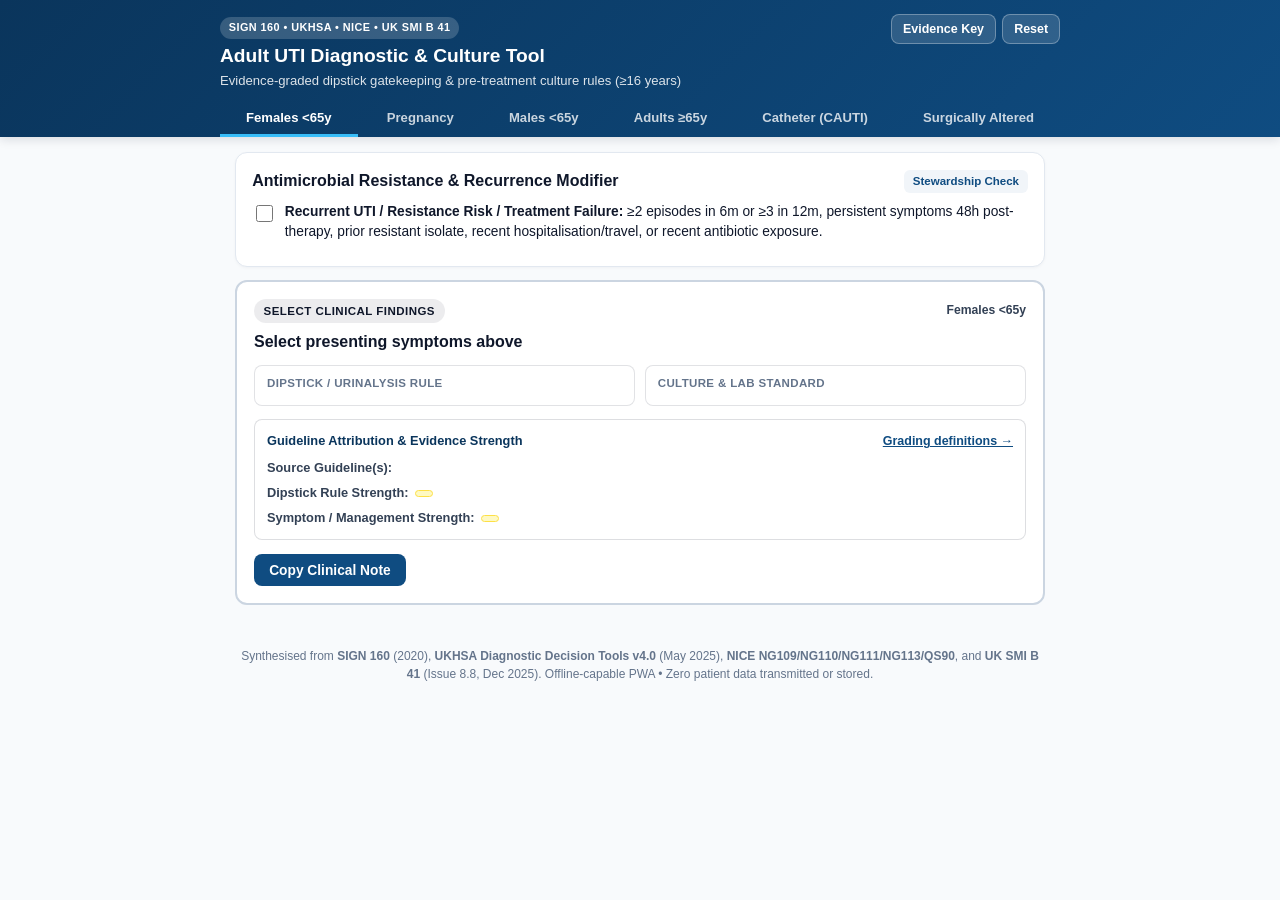
==== index.html @ 33055323 "Add files via upload" ====
<!DOCTYPE html>
<html lang="en-GB">
<head>
  <meta charset="UTF-8" />
  <meta name="viewport" content="width=device-width, initial-scale=1.0, maximum-scale=1.0, user-scalable=no" />
  <meta name="theme-color" content="#0f4c81" />
  <meta name="apple-mobile-web-app-capable" content="yes" />
  <meta name="apple-mobile-web-app-status-bar-style" content="black-translucent" />
  <meta name="apple-mobile-web-app-title" content="Adult UTI Tool" />
  <meta name="description" content="Evidence-graded Adult UTI Diagnosis, Dipstick Rules & Pre-Treatment Culture Decision Support Tool mapped across SIGN 160, UKHSA DDTs, NICE NG109/110/111/113/QS90 & UK SMI B 41." />
  <title>Adult UTI Decision Support (SIGN 160 / UKHSA / UK SMI B 41)</title>
  <link rel="manifest" href="./manifest.json" />
  <link rel="icon" type="image/svg+xml" href="./icons/icon.svg" />
  <link rel="apple-touch-icon" href="./icons/icon.svg" />
  <link rel="stylesheet" href="./styles.css" />
</head>
<body>
  <header class="app-header">
    <div class="header-inner">
      <div class="title-row">
        <div>
          <span class="badge-pill">SIGN 160 • UKHSA • NICE • UK SMI B 41</span>
          <h1>Adult UTI Diagnostic &amp; Culture Tool</h1>
          <p class="subtitle">Evidence-graded dipstick gatekeeping &amp; pre-treatment culture rules (&ge;16 years)</p>
        </div>
        <div class="header-actions">
          <button type="button" id="gradeKeyBtn" class="btn-ghost" aria-label="View evidence grading key">Evidence Key</button>
          <button type="button" id="resetBtn" class="btn-ghost" aria-label="Reset inputs">Reset</button>
        </div>
      </div>

      <nav class="cohort-bar" role="tablist" aria-label="Adult patient cohorts">
        <button type="button" class="cohort-btn active" data-cohort="fem_u65" role="tab" aria-selected="true">Females &lt;65y</button>
        <button type="button" class="cohort-btn" data-cohort="preg" role="tab" aria-selected="false">Pregnancy</button>
        <button type="button" class="cohort-btn" data-cohort="male_u65" role="tab" aria-selected="false">Males &lt;65y</button>
        <button type="button" class="cohort-btn" data-cohort="older_65" role="tab" aria-selected="false">Adults &ge;65y</button>
        <button type="button" class="cohort-btn" data-cohort="cauti" role="tab" aria-selected="false">Catheter (CAUTI)</button>
        <button type="button" class="cohort-btn" data-cohort="surgical" role="tab" aria-selected="false">Surgically Altered</button>
      </nav>
    </div>
  </header>

  <main class="container">
    <!-- Dynamic Cohort Form Container -->
    <div id="cohortContainer"></div>

    <!-- Universal Resistance / Recurrence Modifier -->
    <div class="card modifier-card">
      <div class="card-header-row">
        <h2>Antimicrobial Resistance &amp; Recurrence Modifier</h2>
        <span class="rec-tag">Stewardship Check</span>
      </div>
      <label class="checkbox-row">
        <input type="checkbox" id="resistanceRiskCheck" />
        <span><strong>Recurrent UTI / Resistance Risk / Treatment Failure:</strong> &ge;2 episodes in 6m or &ge;3 in 12m, persistent symptoms 48h post-therapy, prior resistant isolate, recent hospitalisation/travel, or recent antibiotic exposure.</span>
      </label>
    </div>

    <!-- Dynamic Clinical Verdict Card -->
    <div id="verdictCard" class="verdict-card verdict-neutral" aria-live="polite">
      <div class="verdict-top">
        <span id="verdictSeverity" class="verdict-pill">SELECT CLINICAL FINDINGS</span>
        <span id="verdictCohortBadge" class="verdict-cite">Females &lt;65y</span>
      </div>
      <h2 id="verdictTitle">Select presenting symptoms above</h2>
      <p id="verdictSummary" class="verdict-summary"></p>

      <div class="rule-boxes">
        <div class="rule-box">
          <div class="rule-box-label">Dipstick / Urinalysis Rule</div>
          <div id="verdictDipstick" class="rule-box-val"></div>
        </div>
        <div class="rule-box">
          <div class="rule-box-label">Culture &amp; Lab Standard</div>
          <div id="verdictCulture" class="rule-box-val"></div>
        </div>
      </div>

      <ul id="verdictActions" class="action-list"></ul>

      <!-- Evidence Grading & Guideline Attribution Panel -->
      <div class="evidence-panel">
        <div class="evidence-header">
          <strong>Guideline Attribution &amp; Evidence Strength</strong>
          <button type="button" id="inlineKeyLink" class="link-btn">Grading definitions &rarr;</button>
        </div>
        <div class="evidence-grid">
          <div class="ev-item">
            <span class="ev-label">Source Guideline(s):</span>
            <span id="evSources" class="ev-val"></span>
          </div>
          <div class="ev-item">
            <span class="ev-label">Dipstick Rule Strength:</span>
            <span id="evDipGrade" class="ev-badge"></span>
          </div>
          <div class="ev-item">
            <span class="ev-label">Symptom / Management Strength:</span>
            <span id="evClinGrade" class="ev-badge"></span>
          </div>
        </div>
      </div>

      <div id="verdictNotePreview" class="note-preview hidden"></div>
      <div class="verdict-footer">
        <button type="button" id="copyNoteBtn" class="btn-primary">Copy Clinical Note</button>
        <span id="copyFeedback" class="copy-feedback" role="status"></span>
      </div>
    </div>
  </main>

  <!-- Evidence Grading Key Modal -->
  <div id="gradeModal" class="modal-backdrop hidden" role="dialog" aria-modal="true" aria-labelledby="modalTitle">
    <div class="modal-sheet">
      <div class="modal-header">
        <h2 id="modalTitle">Evidence Grading Frameworks</h2>
        <button type="button" id="closeModalBtn" class="btn-ghost-dark" aria-label="Close modal">Close</button>
      </div>
      <div class="modal-body">
        <h3>1. SIGN 160 Evidence Levels &amp; Recommendation Strengths</h3>
        <ul class="key-list">
          <li><strong>Level 1++ / 1+ [Strong Recommendation R]:</strong> High-quality meta-analyses, systematic reviews of RCTs, or RCTs with very low/low risk of bias ('should' be performed).</li>
          <li><strong>Level 2++ / 2+ [Strong / Conditional R]:</strong> High-quality systematic reviews or cohort/case-control studies supporting diagnostic likelihood ratios.</li>
          <li><strong>Level 3 / 4 &amp; Good Practice Point [&check;]:</strong> Non-analytic studies, expert consensus, or recommended best practice.</li>
        </ul>

        <h3>2. UKHSA Primary Care Tools (Oxford OCEBM Grades)</h3>
        <ul class="key-list">
          <li><strong>Grade A (OCEBM Level 1a/1b):</strong> Consistent Level 1 evidence; high diagnostic accuracy (e.g. 'DO NOT DIPSTICK' mandates in &ge;65y &amp; CAUTI).</li>
          <li><strong>Grade B (OCEBM Level 2a/2b/3):</strong> Consistent cohort/case-control studies (e.g. dysuria, nocturia, cloudy urine, male LUTS, pyelonephritis).</li>
          <li><strong>Grade C / D / E:</strong> Case series (C), physiological first principles (D), or multidisciplinary expert consensus (E, e.g. hypothermia &le;36.0&deg;C in elderly).</li>
          <li><strong>Grade Nat / N:</strong> Covered under existing national guidance (NICE NG109 / NG110 / NG111 / NG113 / QS90).</li>
        </ul>

        <h3>3. UK SMI B 41 (Issue 8.8, Dec 2025)</h3>
        <ul class="key-list">
          <li><strong>National Accredited Laboratory Standard:</strong> Sets cohort-stratified colony thresholds (&ge;10<sup>2</sup> cfu/mL nephrostomy; &ge;10<sup>3</sup> cfu/mL males &amp; urostomy; &ge;10<sup>4</sup> cfu/mL symptomatic females; &ge;10<sup>5</sup> cfu/mL CAUTI &amp; pregnancy) and boric acid 10 mL fill-line rules.</li>
        </ul>
      </div>
    </div>
  </div>

  <footer class="app-footer">
    <p>Synthesised from <strong>SIGN 160</strong> (2020), <strong>UKHSA Diagnostic Decision Tools v4.0</strong> (May 2025), <strong>NICE NG109/NG110/NG111/NG113/QS90</strong>, and <strong>UK SMI B 41</strong> (Issue 8.8, Dec 2025). Offline-capable PWA &bull; Zero patient data transmitted or stored.</p>
  </footer>

  <script src="./app.js"></script>
</body>
</html>
---- styles.css ----
*, *::before, *::after {
  box-sizing: border-box;
}

:root {
  --navy: #0f4c81;
  --navy-dark: #0a355c;
  --slate-900: #0f172a;
  --slate-700: #334155;
  --slate-500: #64748b;
  --slate-200: #e2e8f0;
  --slate-100: #f1f5f9;
  --bg: #f8fafc;
  --white: #ffffff;
  --red-bg: #fef2f2;
  --red-border: #dc2626;
  --red-text: #991b1b;
  --amber-bg: #fffbeb;
  --amber-border: #d97706;
  --amber-text: #92400e;
  --green-bg: #f0fdf4;
  --green-border: #16a34a;
  --green-text: #166534;
  --blue-bg: #eff6ff;
  --blue-border: #2563eb;
  --blue-text: #1e40af;
}

body {
  margin: 0;
  font-family: -apple-system, BlinkMacSystemFont, "Segoe UI", Roboto, Helvetica, Arial, sans-serif;
  background: var(--bg);
  color: var(--slate-900);
  line-height: 1.45;
  -webkit-font-smoothing: antialiased;
}

.app-header {
  background: linear-gradient(135deg, var(--navy-dark), var(--navy));
  color: var(--white);
  padding: 0.9rem 1rem 0;
  position: sticky;
  top: 0;
  z-index: 20;
  box-shadow: 0 2px 10px rgba(15, 23, 42, 0.14);
}

.header-inner {
  max-width: 840px;
  margin: 0 auto;
}

.title-row {
  display: flex;
  justify-content: space-between;
  align-items: flex-start;
  gap: 0.75rem;
}

.header-actions {
  display: flex;
  gap: 0.4rem;
  flex-shrink: 0;
}

.badge-pill {
  display: inline-block;
  font-size: 0.68rem;
  font-weight: 700;
  letter-spacing: 0.04em;
  text-transform: uppercase;
  background: rgba(255, 255, 255, 0.18);
  padding: 0.2rem 0.55rem;
  border-radius: 999px;
  margin-bottom: 0.3rem;
}

h1 {
  margin: 0;
  font-size: 1.2rem;
  line-height: 1.25;
}

.subtitle {
  margin: 0.2rem 0 0.65rem;
  font-size: 0.82rem;
  color: rgba(255, 255, 255, 0.86);
}

.btn-ghost {
  background: rgba(255, 255, 255, 0.14);
  color: var(--white);
  border: 1px solid rgba(255, 255, 255, 0.3);
  border-radius: 8px;
  padding: 0.42rem 0.68rem;
  font-size: 0.78rem;
  font-weight: 600;
  cursor: pointer;
  white-space: nowrap;
}

.btn-ghost:active {
  background: rgba(255, 255, 255, 0.26);
}

.cohort-bar {
  display: flex;
  gap: 0.2rem;
  overflow-x: auto;
  scrollbar-width: none;
}

.cohort-bar::-webkit-scrollbar {
  display: none;
}

.cohort-btn {
  flex: 1 0 auto;
  background: transparent;
  border: none;
  border-bottom: 3px solid transparent;
  color: rgba(255, 255, 255, 0.78);
  font-size: 0.82rem;
  font-weight: 600;
  padding: 0.58rem 0.68rem;
  cursor: pointer;
  white-space: nowrap;
}

.cohort-btn.active {
  color: var(--white);
  border-bottom-color: #38bdf8;
}

.container {
  max-width: 840px;
  margin: 0 auto;
  padding: 0.95rem;
}

.card {
  background: var(--white);
  border: 1px solid var(--slate-200);
  border-radius: 12px;
  padding: 1rem;
  margin-bottom: 0.85rem;
  box-shadow: 0 1px 3px rgba(15, 23, 42, 0.04);
}

.card-header-row {
  display: flex;
  justify-content: space-between;
  align-items: center;
  gap: 0.5rem;
  margin-bottom: 0.6rem;
}

h2 {
  margin: 0;
  font-size: 1rem;
  color: var(--slate-900);
}

h3 {
  margin: 0.65rem 0 0.35rem;
  font-size: 0.9rem;
  color: var(--slate-700);
}

.rec-tag {
  font-size: 0.72rem;
  font-weight: 700;
  padding: 0.2rem 0.55rem;
  border-radius: 6px;
  background: var(--slate-100);
  color: var(--navy);
  white-space: nowrap;
}

.ban-banner {
  background: var(--red-bg);
  border: 1.5px solid var(--red-border);
  color: var(--red-text);
  border-radius: 10px;
  padding: 0.75rem 0.85rem;
  margin-bottom: 0.85rem;
  font-size: 0.86rem;
}

.ban-banner strong {
  display: block;
  font-size: 0.92rem;
  margin-bottom: 0.2rem;
}

.checkbox-row {
  display: flex;
  align-items: flex-start;
  gap: 0.55rem;
  font-size: 0.86rem;
  margin-bottom: 0.48rem;
  cursor: pointer;
}

.checkbox-row input[type="checkbox"],
.checkbox-row input[type="radio"] {
  margin-top: 0.2rem;
  width: 1.05rem;
  height: 1.05rem;
  flex-shrink: 0;
  accent-color: var(--navy);
}

.section-divider {
  border-top: 1px solid var(--slate-200);
  margin: 0.75rem 0;
  padding-top: 0.65rem;
}

.dipstick-grid {
  display: grid;
  grid-template-columns: 1fr 1fr;
  gap: 0.75rem;
  margin-top: 0.5rem;
}

@media (max-width: 540px) {
  .dipstick-grid, .rule-boxes, .evidence-grid {
    grid-template-columns: 1fr;
  }
}

.field-label {
  display: block;
  font-size: 0.8rem;
  font-weight: 600;
  color: var(--slate-700);
  margin-bottom: 0.3rem;
}

.segmented {
  display: grid;
  grid-template-columns: 1fr 1fr;
  background: var(--slate-100);
  padding: 0.2rem;
  border-radius: 8px;
  border: 1px solid var(--slate-200);
}

.seg-btn {
  border: none;
  background: transparent;
  padding: 0.48rem;
  font-size: 0.84rem;
  font-weight: 600;
  color: var(--slate-700);
  border-radius: 6px;
  cursor: pointer;
}

.seg-btn.active[data-val="neg"] {
  background: var(--white);
  color: var(--slate-900);
  box-shadow: 0 1px 2px rgba(0, 0, 0, 0.08);
}

.seg-btn.active[data-val="pos"] {
  background: var(--navy);
  color: var(--white);
}

.pinch-box {
  background: var(--blue-bg);
  border: 1px solid #bfdbfe;
  border-radius: 10px;
  padding: 0.8rem;
  margin-top: 0.65rem;
}

.pinch-box h3 {
  margin-top: 0;
  color: var(--blue-text);
}

.verdict-card {
  border-radius: 12px;
  padding: 1.05rem;
  border: 2px solid var(--slate-200);
  background: var(--white);
  margin-bottom: 1rem;
}

.verdict-neutral { border-color: #cbd5e1; background: var(--white); }
.verdict-red { border-color: var(--red-border); background: var(--red-bg); }
.verdict-amber { border-color: var(--amber-border); background: var(--amber-bg); }
.verdict-green { border-color: var(--green-border); background: var(--green-bg); }
.verdict-blue { border-color: var(--blue-border); background: var(--blue-bg); }

.verdict-top {
  display: flex;
  justify-content: space-between;
  align-items: center;
  gap: 0.5rem;
  margin-bottom: 0.45rem;
}

.verdict-pill {
  font-size: 0.72rem;
  font-weight: 800;
  letter-spacing: 0.04em;
  text-transform: uppercase;
  padding: 0.22rem 0.6rem;
  border-radius: 999px;
  background: rgba(15, 23, 42, 0.08);
}

.verdict-red .verdict-pill { background: var(--red-border); color: var(--white); }
.verdict-amber .verdict-pill { background: var(--amber-border); color: var(--white); }
.verdict-green .verdict-pill { background: var(--green-border); color: var(--white); }
.verdict-blue .verdict-pill { background: var(--blue-border); color: var(--white); }

.verdict-cite {
  font-size: 0.76rem;
  font-weight: 700;
  color: var(--slate-700);
}

.verdict-summary {
  margin: 0.35rem 0 0.7rem;
  font-size: 0.9rem;
}

.rule-boxes {
  display: grid;
  grid-template-columns: 1fr 1fr;
  gap: 0.6rem;
  margin-bottom: 0.75rem;
}

.rule-box {
  background: rgba(255, 255, 255, 0.85);
  border: 1px solid rgba(15, 23, 42, 0.12);
  border-radius: 8px;
  padding: 0.6rem 0.75rem;
}

.rule-box-label {
  font-size: 0.72rem;
  font-weight: 700;
  text-transform: uppercase;
  letter-spacing: 0.03em;
  color: var(--slate-500);
  margin-bottom: 0.2rem;
}

.rule-box-val {
  font-size: 0.84rem;
  font-weight: 600;
  color: var(--slate-900);
}

.action-list {
  margin: 0;
  padding-left: 1.2rem;
  font-size: 0.88rem;
}

.action-list li {
  margin-bottom: 0.35rem;
}

.evidence-panel {
  margin-top: 0.85rem;
  padding: 0.75rem;
  background: rgba(255, 255, 255, 0.9);
  border: 1px solid rgba(15, 23, 42, 0.14);
  border-radius: 8px;
}

.evidence-header {
  display: flex;
  justify-content: space-between;
  align-items: center;
  font-size: 0.8rem;
  color: var(--navy-dark);
  margin-bottom: 0.5rem;
}

.link-btn {
  background: none;
  border: none;
  color: var(--navy);
  font-size: 0.78rem;
  font-weight: 700;
  text-decoration: underline;
  cursor: pointer;
  padding: 0;
}

.evidence-grid {
  display: grid;
  grid-template-columns: 1fr;
  gap: 0.4rem;
  font-size: 0.8rem;
}

.ev-item {
  display: flex;
  flex-wrap: wrap;
  align-items: baseline;
  gap: 0.4rem;
}

.ev-label {
  font-weight: 700;
  color: var(--slate-700);
}

.ev-badge {
  display: inline-block;
  background: #fef9c3;
  border: 1px solid #fde047;
  color: #713f12;
  font-weight: 700;
  font-size: 0.75rem;
  padding: 0.15rem 0.5rem;
  border-radius: 6px;
}

.note-preview {
  margin-top: 0.75rem;
  padding: 0.65rem;
  background: rgba(255, 255, 255, 0.88);
  border: 1px solid rgba(15, 23, 42, 0.12);
  border-radius: 8px;
  font-family: ui-monospace, SFMono-Regular, Menlo, Monaco, Consolas, monospace;
  font-size: 0.76rem;
  white-space: pre-wrap;
  color: var(--slate-900);
}

.verdict-footer {
  display: flex;
  align-items: center;
  gap: 0.75rem;
  margin-top: 0.85rem;
}

.btn-primary {
  background: var(--navy);
  color: var(--white);
  border: none;
  border-radius: 8px;
  padding: 0.55rem 0.95rem;
  font-size: 0.86rem;
  font-weight: 600;
  cursor: pointer;
}

.copy-feedback {
  font-size: 0.8rem;
  font-weight: 600;
  color: var(--green-text);
}

.modal-backdrop {
  position: fixed;
  inset: 0;
  background: rgba(15, 23, 42, 0.6);
  display: flex;
  align-items: center;
  justify-content: center;
  padding: 1rem;
  z-index: 50;
}

.modal-sheet {
  background: var(--white);
  border-radius: 12px;
  max-width: 640px;
  width: 100%;
  max-height: 85vh;
  overflow-y: auto;
  padding: 1.1rem;
  box-shadow: 0 20px 35px rgba(15, 23, 42, 0.25);
}

.modal-header {
  display: flex;
  justify-content: space-between;
  align-items: center;
  border-bottom: 1px solid var(--slate-200);
  padding-bottom: 0.6rem;
  margin-bottom: 0.75rem;
}

.btn-ghost-dark {
  background: var(--slate-100);
  border: 1px solid var(--slate-200);
  border-radius: 8px;
  padding: 0.35rem 0.7rem;
  font-size: 0.8rem;
  font-weight: 600;
  cursor: pointer;
}

.key-list {
  margin: 0.3rem 0 0.75rem;
  padding-left: 1.15rem;
  font-size: 0.84rem;
}

.key-list li {
  margin-bottom: 0.35rem;
}

.app-footer {
  max-width: 840px;
  margin: 0 auto 2rem;
  padding: 0 1rem;
  font-size: 0.75rem;
  color: var(--slate-500);
  text-align: center;
}

.hidden {
  display: none !important;
}
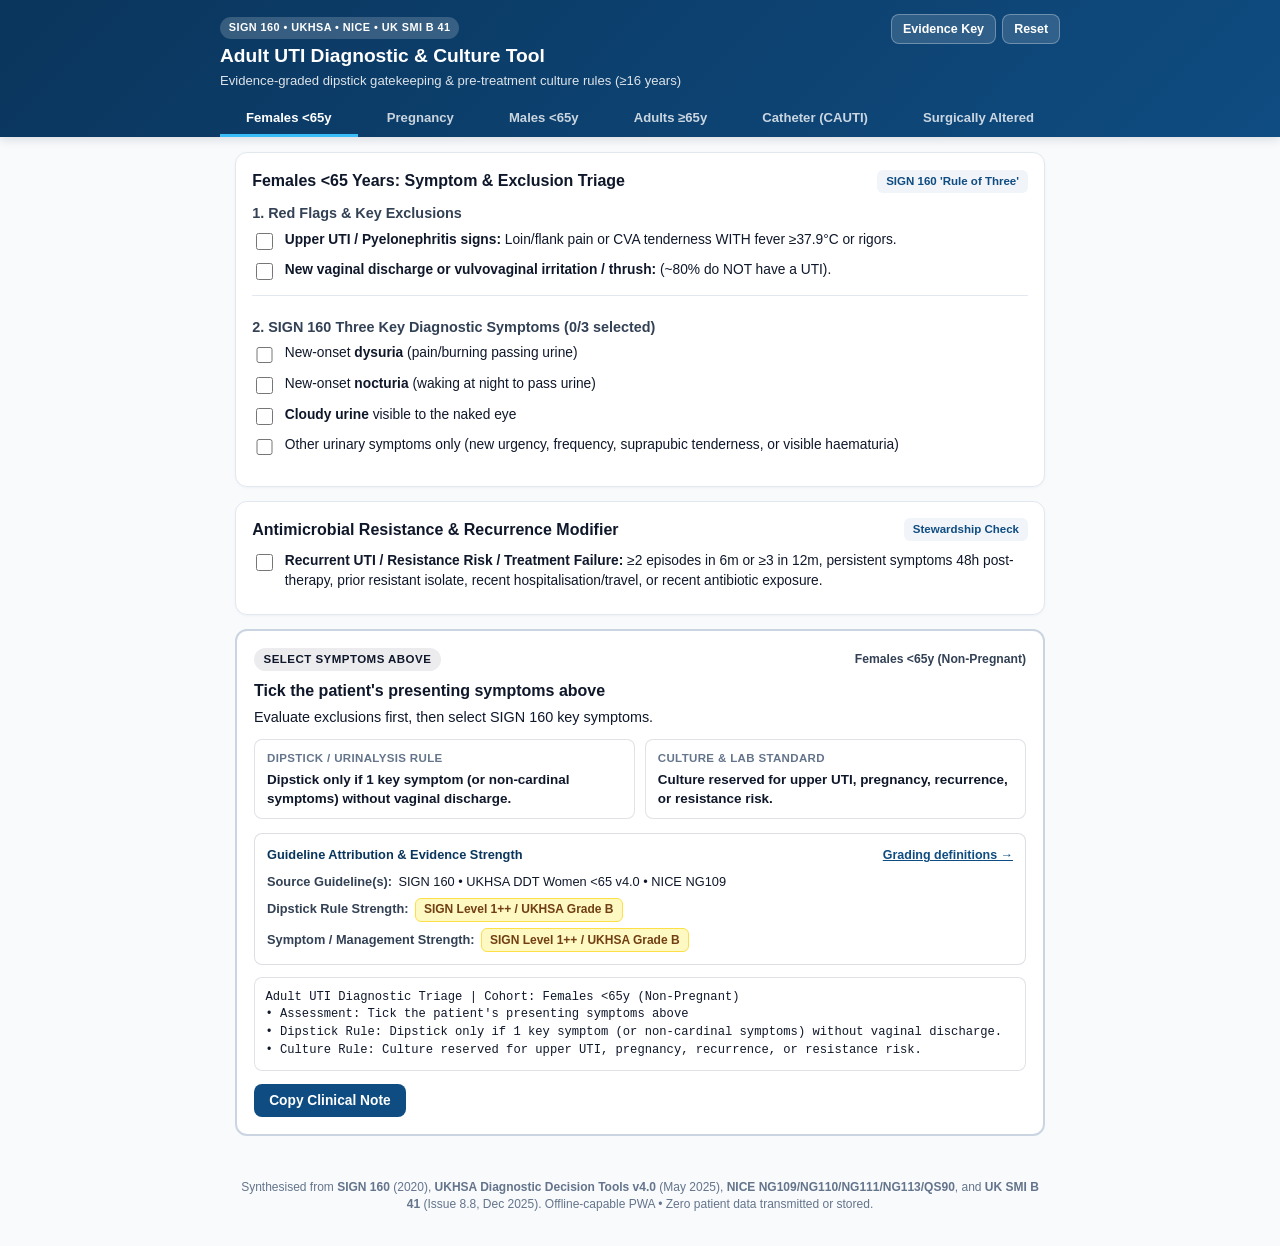
==== commit b1177a45: "Add files via upload" ====
--- a/index.html
+++ b/index.html
@@ -19,7 +19,7 @@
     <div class="header-inner">
       <div class="title-row">
         <div>
-          <span class="badge-pill">SIGN 160 • UKHSA • NICE • UK SMI B 41</span>
+          <span class="badge-pill">SIGN 160 &bull; UKHSA &bull; NICE &bull; UK SMI B 41</span>
           <h1>Adult UTI Diagnostic &amp; Culture Tool</h1>
           <p class="subtitle">Evidence-graded dipstick gatekeeping &amp; pre-treatment culture rules (&ge;16 years)</p>
         </div>
@@ -41,8 +41,43 @@
   </header>
 
   <main class="container">
-    <!-- Dynamic Cohort Form Container -->
-    <div id="cohortContainer"></div>
+    <!-- Dynamic Cohort Form Container (pre-populated fallback included) -->
+    <div id="cohortContainer">
+      <div class="card">
+        <div class="card-header-row">
+          <h2>Females &lt;65 Years: Symptom &amp; Exclusion Triage</h2>
+          <span class="rec-tag">SIGN 160 'Rule of Three'</span>
+        </div>
+        <h3>1. Red Flags &amp; Key Exclusions</h3>
+        <label class="checkbox-row">
+          <input type="checkbox" id="femUpper" />
+          <span><strong>Upper UTI / Pyelonephritis signs:</strong> Loin/flank pain or CVA tenderness WITH fever &ge;37.9&deg;C or rigors.</span>
+        </label>
+        <label class="checkbox-row">
+          <input type="checkbox" id="femDischarge" />
+          <span><strong>New vaginal discharge or vulvovaginal irritation / thrush:</strong> (~80% do NOT have a UTI).</span>
+        </label>
+        <div class="section-divider">
+          <h3>2. SIGN 160 Three Key Diagnostic Symptoms (0/3 selected)</h3>
+          <label class="checkbox-row">
+            <input type="checkbox" id="femDysuria" />
+            <span>New-onset <strong>dysuria</strong> (pain/burning passing urine)</span>
+          </label>
+          <label class="checkbox-row">
+            <input type="checkbox" id="femNocturia" />
+            <span>New-onset <strong>nocturia</strong> (waking at night to pass urine)</span>
+          </label>
+          <label class="checkbox-row">
+            <input type="checkbox" id="femCloudy" />
+            <span><strong>Cloudy urine</strong> visible to the naked eye</span>
+          </label>
+          <label class="checkbox-row">
+            <input type="checkbox" id="femOther" />
+            <span>Other urinary symptoms only (new urgency, frequency, suprapubic tenderness, or visible haematuria)</span>
+          </label>
+        </div>
+      </div>
+    </div>
 
     <!-- Universal Resistance / Recurrence Modifier -->
     <div class="card modifier-card">
@@ -60,19 +95,19 @@
     <div id="verdictCard" class="verdict-card verdict-neutral" aria-live="polite">
       <div class="verdict-top">
         <span id="verdictSeverity" class="verdict-pill">SELECT CLINICAL FINDINGS</span>
-        <span id="verdictCohortBadge" class="verdict-cite">Females &lt;65y</span>
+        <span id="verdictCohortBadge" class="verdict-cite">Females &lt;65y (Non-Pregnant)</span>
       </div>
-      <h2 id="verdictTitle">Select presenting symptoms above</h2>
-      <p id="verdictSummary" class="verdict-summary"></p>
+      <h2 id="verdictTitle">Tick the patient's presenting symptoms above</h2>
+      <p id="verdictSummary" class="verdict-summary">Evaluate exclusions first, then select SIGN 160 key symptoms.</p>
 
       <div class="rule-boxes">
         <div class="rule-box">
           <div class="rule-box-label">Dipstick / Urinalysis Rule</div>
-          <div id="verdictDipstick" class="rule-box-val"></div>
+          <div id="verdictDipstick" class="rule-box-val">Dipstick only if 1 key symptom (or non-cardinal symptoms) without vaginal discharge.</div>
         </div>
         <div class="rule-box">
           <div class="rule-box-label">Culture &amp; Lab Standard</div>
-          <div id="verdictCulture" class="rule-box-val"></div>
+          <div id="verdictCulture" class="rule-box-val">Culture reserved for upper UTI, pregnancy, recurrence, or resistance risk.</div>
         </div>
       </div>
 
@@ -87,15 +122,15 @@
         <div class="evidence-grid">
           <div class="ev-item">
             <span class="ev-label">Source Guideline(s):</span>
-            <span id="evSources" class="ev-val"></span>
+            <span id="evSources" class="ev-val">SIGN 160 &bull; UKHSA DDT Women &lt;65 v4.0 &bull; NICE NG109</span>
           </div>
           <div class="ev-item">
             <span class="ev-label">Dipstick Rule Strength:</span>
-            <span id="evDipGrade" class="ev-badge"></span>
+            <span id="evDipGrade" class="ev-badge">SIGN Level 1++ / UKHSA Grade B</span>
           </div>
           <div class="ev-item">
             <span class="ev-label">Symptom / Management Strength:</span>
-            <span id="evClinGrade" class="ev-badge"></span>
+            <span id="evClinGrade" class="ev-badge">SIGN Level 1++ / UKHSA Grade B</span>
           </div>
         </div>
       </div>
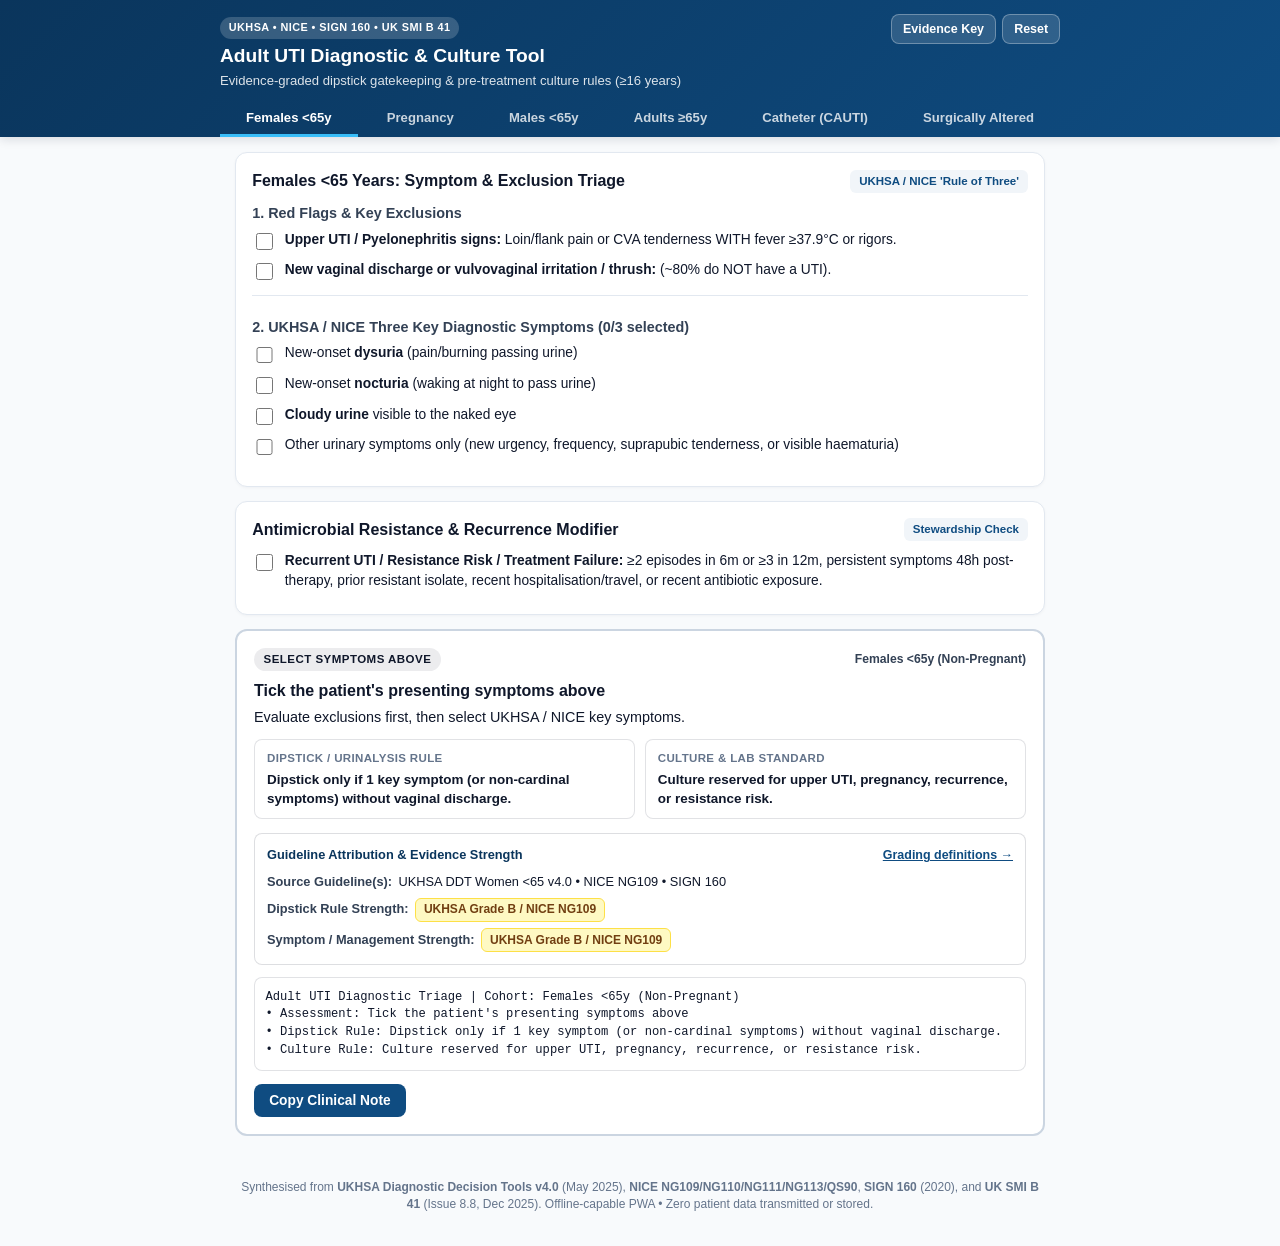
==== commit 8d1ce806: "Add files via upload" ====
--- a/index.html
+++ b/index.html
@@ -7,8 +7,8 @@
   <meta name="apple-mobile-web-app-capable" content="yes" />
   <meta name="apple-mobile-web-app-status-bar-style" content="black-translucent" />
   <meta name="apple-mobile-web-app-title" content="Adult UTI Tool" />
-  <meta name="description" content="Evidence-graded Adult UTI Diagnosis, Dipstick Rules & Pre-Treatment Culture Decision Support Tool mapped across SIGN 160, UKHSA DDTs, NICE NG109/110/111/113/QS90 & UK SMI B 41." />
-  <title>Adult UTI Decision Support (SIGN 160 / UKHSA / UK SMI B 41)</title>
+  <meta name="description" content="Evidence-graded Adult UTI Diagnosis, Dipstick Rules & Pre-Treatment Culture Decision Support Tool mapped across UKHSA DDTs, NICE NG109/110/111/113/QS90, SIGN 160 & UK SMI B 41." />
+  <title>Adult UTI Decision Support (UKHSA / NICE / SIGN 160 / UK SMI B 41)</title>
   <link rel="manifest" href="./manifest.json" />
   <link rel="icon" type="image/svg+xml" href="./icons/icon.svg" />
   <link rel="apple-touch-icon" href="./icons/icon.svg" />
@@ -19,7 +19,7 @@
     <div class="header-inner">
       <div class="title-row">
         <div>
-          <span class="badge-pill">SIGN 160 &bull; UKHSA &bull; NICE &bull; UK SMI B 41</span>
+          <span class="badge-pill">UKHSA &bull; NICE &bull; SIGN 160 &bull; UK SMI B 41</span>
           <h1>Adult UTI Diagnostic &amp; Culture Tool</h1>
           <p class="subtitle">Evidence-graded dipstick gatekeeping &amp; pre-treatment culture rules (&ge;16 years)</p>
         </div>
@@ -46,7 +46,7 @@
       <div class="card">
         <div class="card-header-row">
           <h2>Females &lt;65 Years: Symptom &amp; Exclusion Triage</h2>
-          <span class="rec-tag">SIGN 160 'Rule of Three'</span>
+          <span class="rec-tag">UKHSA / NICE 'Rule of Three'</span>
         </div>
         <h3>1. Red Flags &amp; Key Exclusions</h3>
         <label class="checkbox-row">
@@ -58,7 +58,7 @@
           <span><strong>New vaginal discharge or vulvovaginal irritation / thrush:</strong> (~80% do NOT have a UTI).</span>
         </label>
         <div class="section-divider">
-          <h3>2. SIGN 160 Three Key Diagnostic Symptoms (0/3 selected)</h3>
+          <h3>2. UKHSA / NICE Three Key Diagnostic Symptoms (0/3 selected)</h3>
           <label class="checkbox-row">
             <input type="checkbox" id="femDysuria" />
             <span>New-onset <strong>dysuria</strong> (pain/burning passing urine)</span>
@@ -98,7 +98,7 @@
         <span id="verdictCohortBadge" class="verdict-cite">Females &lt;65y (Non-Pregnant)</span>
       </div>
       <h2 id="verdictTitle">Tick the patient's presenting symptoms above</h2>
-      <p id="verdictSummary" class="verdict-summary">Evaluate exclusions first, then select SIGN 160 key symptoms.</p>
+      <p id="verdictSummary" class="verdict-summary">Evaluate exclusions first, then select UKHSA / NICE key symptoms.</p>
 
       <div class="rule-boxes">
         <div class="rule-box">
@@ -122,15 +122,15 @@
         <div class="evidence-grid">
           <div class="ev-item">
             <span class="ev-label">Source Guideline(s):</span>
-            <span id="evSources" class="ev-val">SIGN 160 &bull; UKHSA DDT Women &lt;65 v4.0 &bull; NICE NG109</span>
+            <span id="evSources" class="ev-val">UKHSA DDT Women &lt;65 v4.0 &bull; NICE NG109 &bull; SIGN 160</span>
           </div>
           <div class="ev-item">
             <span class="ev-label">Dipstick Rule Strength:</span>
-            <span id="evDipGrade" class="ev-badge">SIGN Level 1++ / UKHSA Grade B</span>
+            <span id="evDipGrade" class="ev-badge">UKHSA Grade B (OCEBM Level 2b) / NICE NG109</span>
           </div>
           <div class="ev-item">
             <span class="ev-label">Symptom / Management Strength:</span>
-            <span id="evClinGrade" class="ev-badge">SIGN Level 1++ / UKHSA Grade B</span>
+            <span id="evClinGrade" class="ev-badge">UKHSA Grade B (OCEBM Level 2b) / NICE NG109</span>
           </div>
         </div>
       </div>
@@ -151,19 +151,19 @@
         <button type="button" id="closeModalBtn" class="btn-ghost-dark" aria-label="Close modal">Close</button>
       </div>
       <div class="modal-body">
-        <h3>1. SIGN 160 Evidence Levels &amp; Recommendation Strengths</h3>
+        <h3>1. UKHSA Primary Care Tools (Oxford OCEBM Grades)</h3>
         <ul class="key-list">
-          <li><strong>Level 1++ / 1+ [Strong Recommendation R]:</strong> High-quality meta-analyses, systematic reviews of RCTs, or RCTs with very low/low risk of bias ('should' be performed).</li>
+          <li><strong>Grade A (OCEBM Level 1a/1b):</strong> Consistent Level 1 evidence; high diagnostic accuracy (e.g. 'DO NOT DIPSTICK' mandates in &ge;65y &amp; CAUTI).</li>
+          <li><strong>Grade B (OCEBM Level 2a/2b/3):</strong> Consistent cohort/case-control studies (e.g. UKHSA/NICE 'Rule of Three' — dysuria, nocturia, cloudy urine; male LUTS; pyelonephritis).</li>
+          <li><strong>Grade C / D / E:</strong> Case series (C), physiological first principles (D), or multidisciplinary expert consensus (E, e.g. hypothermia &le;36.0&deg;C in elderly).</li>
+          <li><strong>Grade Nat / N:</strong> Covered under existing national guidance (NICE NG109 / NG110 / NG111 / NG113 / QS90).</li>
+        </ul>
+
+        <h3>2. SIGN 160 Evidence Levels &amp; Recommendation Strengths</h3>
+        <ul class="key-list">
+          <li><strong>Level 1++ / 1+ [Strong Recommendation R]:</strong> High-quality meta-analyses, systematic reviews of RCTs, or RCTs with very low/low risk of bias ('should' be performed — e.g. 3-day treatment duration, non-treatment of ASB in non-pregnant women).</li>
           <li><strong>Level 2++ / 2+ [Strong / Conditional R]:</strong> High-quality systematic reviews or cohort/case-control studies supporting diagnostic likelihood ratios.</li>
           <li><strong>Level 3 / 4 &amp; Good Practice Point [&check;]:</strong> Non-analytic studies, expert consensus, or recommended best practice.</li>
-        </ul>
-
-        <h3>2. UKHSA Primary Care Tools (Oxford OCEBM Grades)</h3>
-        <ul class="key-list">
-          <li><strong>Grade A (OCEBM Level 1a/1b):</strong> Consistent Level 1 evidence; high diagnostic accuracy (e.g. 'DO NOT DIPSTICK' mandates in &ge;65y &amp; CAUTI).</li>
-          <li><strong>Grade B (OCEBM Level 2a/2b/3):</strong> Consistent cohort/case-control studies (e.g. dysuria, nocturia, cloudy urine, male LUTS, pyelonephritis).</li>
-          <li><strong>Grade C / D / E:</strong> Case series (C), physiological first principles (D), or multidisciplinary expert consensus (E, e.g. hypothermia &le;36.0&deg;C in elderly).</li>
-          <li><strong>Grade Nat / N:</strong> Covered under existing national guidance (NICE NG109 / NG110 / NG111 / NG113 / QS90).</li>
         </ul>
 
         <h3>3. UK SMI B 41 (Issue 8.8, Dec 2025)</h3>
@@ -175,7 +175,7 @@
   </div>
 
   <footer class="app-footer">
-    <p>Synthesised from <strong>SIGN 160</strong> (2020), <strong>UKHSA Diagnostic Decision Tools v4.0</strong> (May 2025), <strong>NICE NG109/NG110/NG111/NG113/QS90</strong>, and <strong>UK SMI B 41</strong> (Issue 8.8, Dec 2025). Offline-capable PWA &bull; Zero patient data transmitted or stored.</p>
+    <p>Synthesised from <strong>UKHSA Diagnostic Decision Tools v4.0</strong> (May 2025), <strong>NICE NG109/NG110/NG111/NG113/QS90</strong>, <strong>SIGN 160</strong> (2020), and <strong>UK SMI B 41</strong> (Issue 8.8, Dec 2025). Offline-capable PWA &bull; Zero patient data transmitted or stored.</p>
   </footer>
 
   <script src="./app.js"></script>
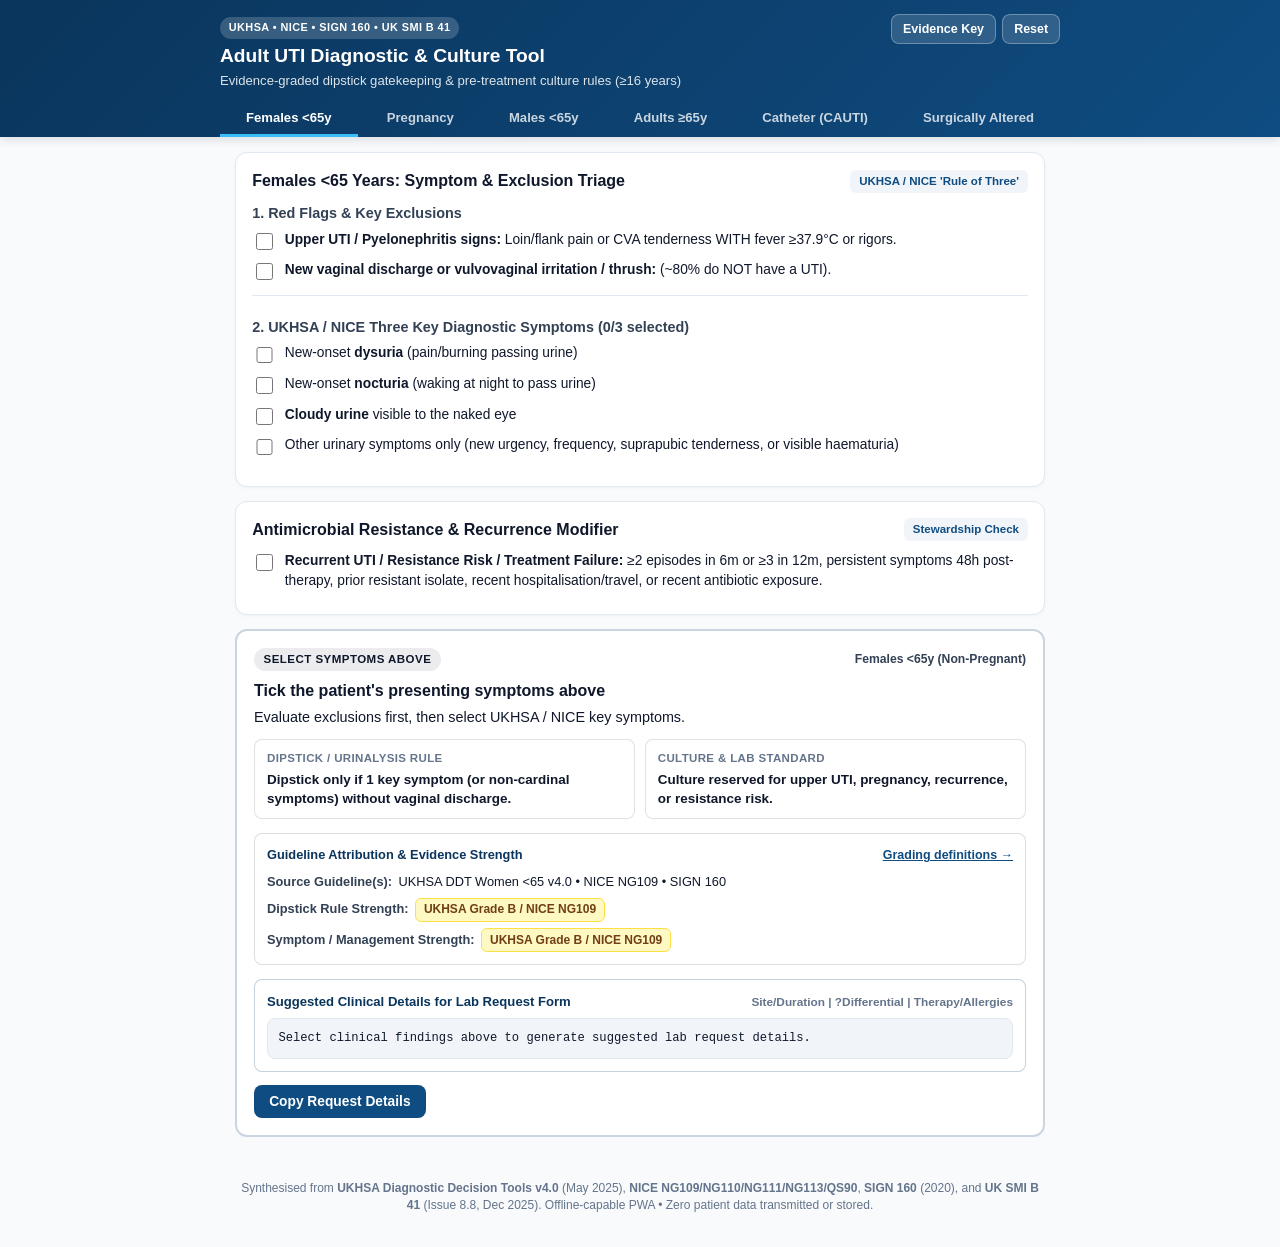
==== commit f9e20dec: "Add files via upload" ====
--- a/index.html
+++ b/index.html
@@ -135,9 +135,16 @@
         </div>
       </div>
 
-      <div id="verdictNotePreview" class="note-preview hidden"></div>
+      <div id="requestDetailsBox" class="request-box hidden">
+        <div class="request-box-header">
+          <strong>Suggested Clinical Details for Lab Request Form</strong>
+          <span class="req-hint">Site/Duration | ?Differential | Therapy/Allergies</span>
+        </div>
+        <div id="verdictNotePreview" class="note-preview"></div>
+      </div>
       <div class="verdict-footer">
-        <button type="button" id="copyNoteBtn" class="btn-primary">Copy Clinical Note</button>
+        <button type="button" id="copyNoteBtn" class="btn-primary">Copy Request Details</button>
+        <button type="button" id="shareFamilyBtn" class="btn-secondary hidden">Share Family &amp; Carer Guide (QR)</button>
         <span id="copyFeedback" class="copy-feedback" role="status"></span>
       </div>
     </div>
@@ -174,6 +181,27 @@
     </div>
   </div>
 
+
+  <!-- Patient & Family QR Share Modal -->
+  <div id="qrModal" class="modal-backdrop hidden" role="dialog" aria-modal="true" aria-labelledby="qrModalTitle">
+    <div class="modal-sheet qr-sheet">
+      <div class="modal-header">
+        <h2 id="qrModalTitle">Patient &amp; Family Guide (QR Code)</h2>
+        <button type="button" id="closeQrModalBtn" class="btn-ghost-dark" aria-label="Close QR modal">Close</button>
+      </div>
+      <div class="modal-body" style="text-align:center;">
+        <p style="font-size:0.86rem;color:#334155;margin-top:0;">Ask the patient or relative to scan this QR code with their phone camera to read why a dipstick, culture, or antibiotic is not needed (e.g. isolated confusion, falls, or dark/smelly urine).</p>
+        <div id="qrCodeContainer" class="qr-box" aria-label="QR code linking to patient and family guide"></div>
+        <div id="qrUrlDisplay" class="qr-url-text"></div>
+        <div class="qr-actions">
+          <button type="button" id="nativeShareBtn" class="btn-primary">Share / Send Link</button>
+          <a href="./patient-guide.html" target="_blank" rel="noopener" class="btn-secondary-link">Open Leaflet on Screen</a>
+        </div>
+        <div id="qrShareFeedback" class="copy-feedback" style="margin-top:0.5rem;"></div>
+      </div>
+    </div>
+  </div>
+
   <footer class="app-footer">
     <p>Synthesised from <strong>UKHSA Diagnostic Decision Tools v4.0</strong> (May 2025), <strong>NICE NG109/NG110/NG111/NG113/QS90</strong>, <strong>SIGN 160</strong> (2020), and <strong>UK SMI B 41</strong> (Issue 8.8, Dec 2025). Offline-capable PWA &bull; Zero patient data transmitted or stored.</p>
   </footer>
--- a/styles.css
+++ b/styles.css
@@ -526,3 +526,93 @@
 .hidden {
   display: none !important;
 }
+
+.verdict-footer {
+  flex-wrap: wrap;
+}
+
+.btn-secondary, .btn-secondary-link {
+  display: inline-flex;
+  align-items: center;
+  justify-content: center;
+  background: var(--white);
+  color: var(--navy-dark);
+  border: 1.5px solid var(--navy);
+  border-radius: 8px;
+  padding: 0.5rem 0.9rem;
+  font-size: 0.85rem;
+  font-weight: 700;
+  cursor: pointer;
+  text-decoration: none;
+}
+
+.btn-secondary:active, .btn-secondary-link:active {
+  background: var(--blue-bg);
+}
+
+.qr-sheet {
+  max-width: 440px;
+}
+
+.qr-box {
+  display: inline-flex;
+  align-items: center;
+  justify-content: center;
+  background: #ffffff;
+  border: 2px solid var(--slate-200);
+  border-radius: 12px;
+  padding: 0.85rem;
+  margin: 0.5rem auto;
+}
+
+.qr-box svg {
+  width: 210px;
+  height: 210px;
+  display: block;
+}
+
+.qr-url-text {
+  font-family: ui-monospace, SFMono-Regular, Menlo, Monaco, Consolas, monospace;
+  font-size: 0.72rem;
+  color: var(--slate-500);
+  word-break: break-all;
+  margin: 0.4rem 0 0.85rem;
+}
+
+.qr-actions {
+  display: flex;
+  gap: 0.55rem;
+  justify-content: center;
+  flex-wrap: wrap;
+}
+
+.request-box {
+  margin-top: 0.85rem;
+  padding: 0.75rem;
+  background: rgba(255, 255, 255, 0.94);
+  border: 1.5px solid rgba(15, 76, 129, 0.25);
+  border-radius: 8px;
+}
+
+.request-box-header {
+  display: flex;
+  justify-content: space-between;
+  align-items: baseline;
+  flex-wrap: wrap;
+  gap: 0.35rem;
+  margin-bottom: 0.45rem;
+  font-size: 0.82rem;
+  color: var(--navy-dark);
+}
+
+.req-hint {
+  font-size: 0.74rem;
+  font-weight: 600;
+  color: var(--slate-500);
+}
+
+.request-box .note-preview {
+  margin-top: 0;
+  background: var(--slate-100);
+  border: 1px solid var(--slate-200);
+}
